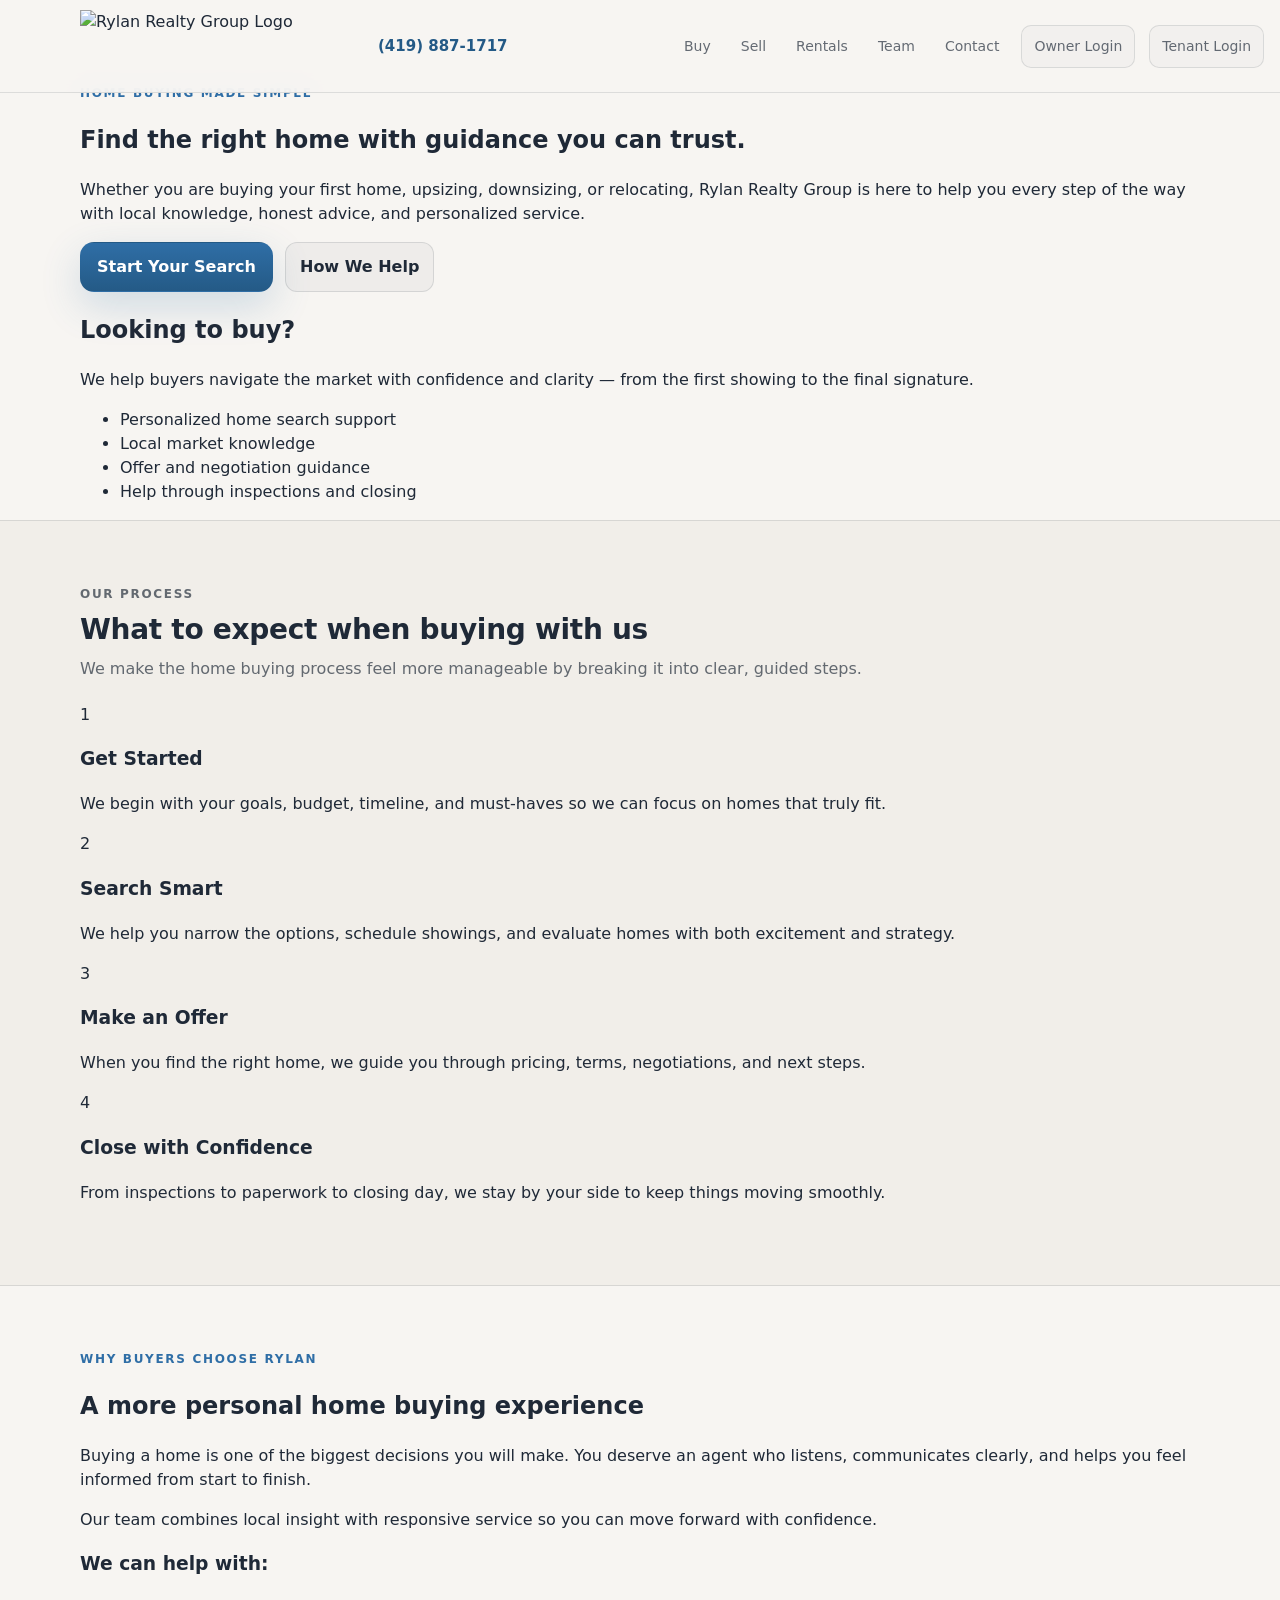
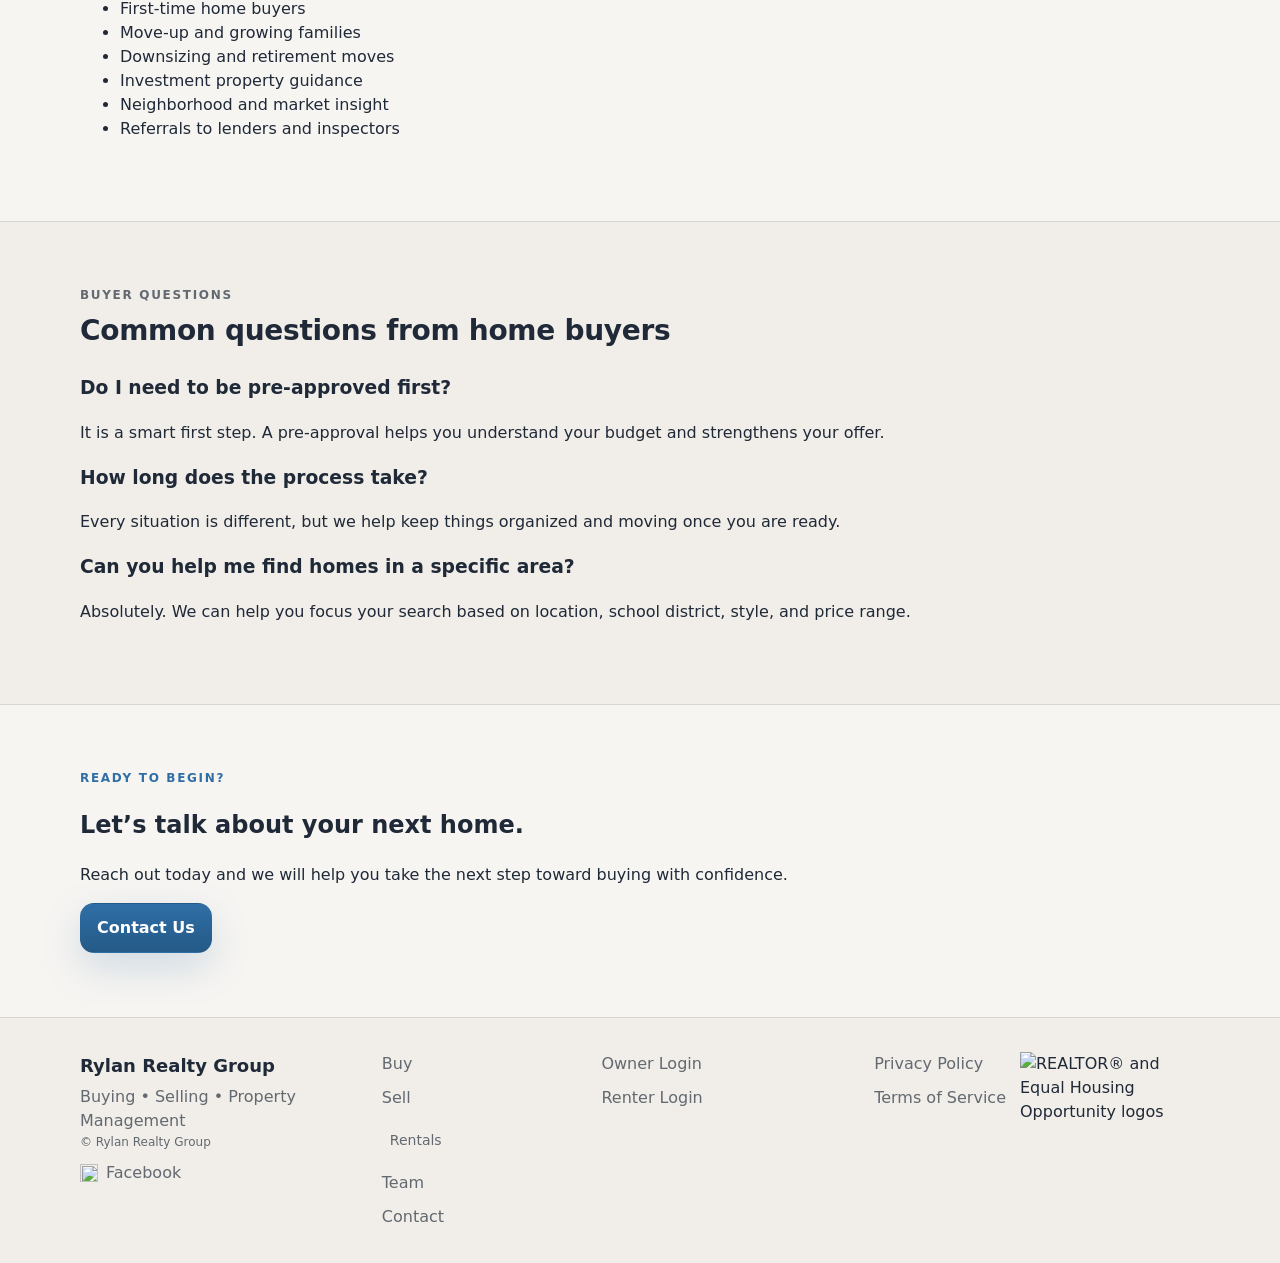
==== buy.html @ c48f65b8 "Update buy.html" ====
<!DOCTYPE html>
<html lang="en">
<head>
  <meta charset="UTF-8" />
  <meta name="viewport" content="width=device-width, initial-scale=1" />
  <title>Buy With Rylan Realty Group</title>
  <link rel="stylesheet" href="css/styles.css" />
</head>
<body>
  <header class="site-header">
		<div class="container header-inner">
      <a class="brand" href="index.html">
        <img class="brand-logo" src="images/logos/RRG_Logo.png" alt="Rylan Realty Group Logo">
        <div class="header-phone">
          <a href="tel:14198871717">(419) 887-1717</a>
        </div>
      </a>

      <button class="nav-toggle" aria-label="Open menu" aria-expanded="false">
        <span></span>
        <span></span>
        <span></span>
      </button>

      <nav class="site-nav" aria-label="Primary navigation">
        <a href="buy.html" class="nav-link is-active">Buy</a>
        <a href="sell.html" class="nav-link">Sell</a>
        <a href="https://rylan.managebuilding.com/Resident/public/rentals" class="nav-link">Rentals</a>
        <a href="team.html" class="nav-link">Team</a>
        <a href="contact.html" class="nav-link">Contact</a>
        <a href="https://rylan.managebuilding.com/manager/public/authentication/login?ReturnUrl=%2Fmanager" class="nav-link nav-pill" target="_blank" rel="noopener">Owner Login</a>
        <a href="https://rylan.managebuilding.com/Resident/portal/login" class="nav-link nav-pill" target="_blank" rel="noopener">Tenant Login</a>
      </nav>
    </div>
  </header>

  <main>
    <section class="page-hero">
	  <div class="container">
	    <div class="page-hero-grid">
	      <div class="page-hero-copy">
	        <p class="eyebrow">Home Buying Made Simple</p>
	        <h1>Find the right home with guidance you can trust.</h1>
	        <p class="page-intro">
	          Whether you are buying your first home, upsizing, downsizing, or relocating,
	          Rylan Realty Group is here to help you every step of the way with local knowledge,
	          honest advice, and personalized service.
	        </p>
	        <div class="hero-actions">
	          <a href="contact.html" class="btn btn-primary">Start Your Search</a>
	          <a href="#buy-process" class="btn btn-small">How We Help</a>
	        </div>
	      </div>
	
	      <div class="page-hero-card">
	        <h2>Looking to buy?</h2>
	        <p>
	          We help buyers navigate the market with confidence and clarity — from the first
	          showing to the final signature.
	        </p>
	
	        <ul class="check-list">
	          <li>Personalized home search support</li>
	          <li>Local market knowledge</li>
	          <li>Offer and negotiation guidance</li>
	          <li>Help through inspections and closing</li>
	        </ul>
	      </div>
	    </div>
	  </div>
	</section>

    <section class="section section-alt" id="buy-process">
      <div class="container">
        <div class="section-heading">
          <p class="eyebrow">Our Process</p>
          <h2>What to expect when buying with us</h2>
          <p>
            We make the home buying process feel more manageable by breaking it into clear, guided steps.
          </p>
        </div>

        <div class="info-grid four-up">
          <article class="info-card">
            <div class="info-number">1</div>
            <h3>Get Started</h3>
            <p>
              We begin with your goals, budget, timeline, and must-haves so we can focus on homes that truly fit.
            </p>
          </article>

          <article class="info-card">
            <div class="info-number">2</div>
            <h3>Search Smart</h3>
            <p>
              We help you narrow the options, schedule showings, and evaluate homes with both excitement and strategy.
            </p>
          </article>

          <article class="info-card">
            <div class="info-number">3</div>
            <h3>Make an Offer</h3>
            <p>
              When you find the right home, we guide you through pricing, terms, negotiations, and next steps.
            </p>
          </article>

          <article class="info-card">
            <div class="info-number">4</div>
            <h3>Close with Confidence</h3>
            <p>
              From inspections to paperwork to closing day, we stay by your side to keep things moving smoothly.
            </p>
          </article>
        </div>
      </div>
    </section>

    <section class="section">
      <div class="container">
        <div class="split-section">
          <div class="split-card">
            <p class="eyebrow">Why Buyers Choose Rylan</p>
            <h2>A more personal home buying experience</h2>
            <p>
              Buying a home is one of the biggest decisions you will make. You deserve an agent who listens,
              communicates clearly, and helps you feel informed from start to finish.
            </p>
            <p>
              Our team combines local insight with responsive service so you can move forward with confidence.
            </p>
          </div>

          <div class="split-card">
            <h3>We can help with:</h3>
            <ul class="check-list">
              <li>First-time home buyers</li>
              <li>Move-up and growing families</li>
              <li>Downsizing and retirement moves</li>
              <li>Investment property guidance</li>
              <li>Neighborhood and market insight</li>
              <li>Referrals to lenders and inspectors</li>
            </ul>
          </div>
        </div>
      </div>
    </section>

    <section class="section section-alt">
      <div class="container">
        <div class="section-heading">
          <p class="eyebrow">Buyer Questions</p>
          <h2>Common questions from home buyers</h2>
        </div>

        <div class="faq-grid">
          <article class="faq-card">
            <h3>Do I need to be pre-approved first?</h3>
            <p>
              It is a smart first step. A pre-approval helps you understand your budget and strengthens your offer.
            </p>
          </article>

          <article class="faq-card">
            <h3>How long does the process take?</h3>
            <p>
              Every situation is different, but we help keep things organized and moving once you are ready.
            </p>
          </article>

          <article class="faq-card">
            <h3>Can you help me find homes in a specific area?</h3>
            <p>
              Absolutely. We can help you focus your search based on location, school district, style, and price range.
            </p>
          </article>
        </div>
      </div>
    </section>

    <section class="section cta-section">
      <div class="container">
        <div class="cta-card">
          <div>
            <p class="eyebrow">Ready to begin?</p>
            <h2>Let’s talk about your next home.</h2>
            <p>
              Reach out today and we will help you take the next step toward buying with confidence.
            </p>
          </div>
          <div class="cta-actions">
            <a href="contact.html" class="btn btn-primary">Contact Us</a>
          </div>
        </div>
      </div>
    </section>
  </main>

  <footer class="site-footer">
    <div class="container footer-grid">
      <div>
        <div class="footer-brand">Rylan Realty Group</div>
        <div class="muted">Buying • Selling • Property Management</div>
        <div class="muted tiny">© <span id="year"></span> Rylan Realty Group</div>

        <a class="footer-social" href="https://www.facebook.com/rylanrealty" target="_blank" rel="noopener" aria-label="Visit us on Facebook">
          <img class="fb-icon" src="images/logos/fbook.png" alt="" aria-hidden="true">Facebook</a>
      </div>

      <div class="footer-links">
        <a href="buy.html">Buy</a>
        <a href="sell.html">Sell</a>
        <a href="https://rylan.managebuilding.com/Resident/public/rentals" class="nav-link">Rentals</a>
        <a href="team.html">Team</a>
        <a href="contact.html">Contact</a>
      </div>

      <div class="footer-links">
        <a href="https://rylan.managebuilding.com/manager/public/authentication/login?ReturnUrl=%2Fmanager" target="_blank" rel="noopener">Owner Login</a>
        <a href="https://rylan.managebuilding.com/Resident/portal/login" target="_blank" rel="noopener">Renter Login</a>
      </div>

      <div class="footer-links footer-legal">
        <a href="/privacy-policy.html">Privacy Policy</a>
        <a href="/terms.html">Terms of Service</a>
      </div>

      <div class="footer-logos">
        <img src="images/logos/realtor_equalhousing_logo.png" alt="REALTOR® and Equal Housing Opportunity logos">
      </div>
    </div>
  </footer>

  <script src="js/script.js"></script>
</body>
</html>
---- css/styles.css ----
:root {
  --bg: #F7F5F2;          /* warm ivory */
  --surface: #FFFFFF;     /* cards / surfaces */
  --surface-2: #F1EEE9;   /* section alt */
  --text: #1F2937;        /* slate 800 */
  --muted: rgba(31, 41, 55, 0.68);
  --line: rgba(31, 41, 55, 0.12);

  --accent: #2F6EA6;      /* calm blue */
  --accent-2: #245A86;

  --shadow: 0 14px 40px rgba(31, 41, 55, 0.10);
  --radius: 16px;
  --radius-lg: 22px;
}

* { box-sizing: border-box; }
html, body { height: 100%; }

body {
  margin: 0;
  font-family: system-ui, -apple-system, Segoe UI, Roboto, Arial, sans-serif;
  background: var(--bg);
  color: var(--text);
  line-height: 1.5;
  padding-top: 84px;
}

img { max-width: 100%; display: block; }
a { color: inherit; text-decoration: none; }

.container {
  width: min(1120px, calc(100% - 40px));
  margin: 0 auto;
}

.center { display: flex; justify-content: center; margin-top: 18px; }
.muted { color: var(--muted); }
.tiny { font-size: 12px; }

/* =========================
   Header
========================= */
.site-header {
  position: fixed;
  top: 0; left: 0; right: 0;
  z-index: 1500;
  background: rgba(247, 245, 242, 0.92);
  backdrop-filter: blur(10px);
  border-bottom: 1px solid var(--line);
}

.header-inner {
  display: flex;
  align-items: center;
  justify-content: space-between;
  gap: 18px;
  padding: 10px 0;
}

.brand {
  display: flex;
  flex-direction: column;
  align-items: flex-start;
  gap: 6px;
  min-width: 280px;
  flex: 0 0 auto;
}

.brand-logo {
  height: 72px;
  width: auto;
  max-width: none;
  object-fit: contain;
}

.header-phone {
  font-size: 15px;
  font-weight: 800;
  line-height: 1.1;
}

.header-phone a {
  color: var(--accent-2);
  text-decoration: none;
  white-space: nowrap;
}

.header-phone a:hover { text-decoration: underline; }

.site-nav {
  margin-left: auto;
  display: flex;
  align-items: center;
  justify-content: flex-end;
  gap: 14px;
  flex: 1 1 auto;
}

.nav-link {
  font-size: 14px;
  color: var(--muted);
  padding: 10px 8px;
  border-radius: 10px;
  transition: background 140ms ease, color 140ms ease;
  white-space: nowrap;
}

.nav-link:hover {
  background: rgba(31, 41, 55, 0.06);
  color: var(--text);
}

.nav-pill {
  border: 1px solid var(--line);
  padding: 10px 12px;
  background: rgba(31, 41, 55, 0.02);
}

.nav-toggle {
  display: none;
  width: 42px;
  height: 42px;
  border: none;
  border-radius: 10px;
  background: rgba(31, 41, 55, 0.06);
  cursor: pointer;
  align-items: center;
  justify-content: center;
  flex-direction: column;
  gap: 4px;
  transition: background .15s ease;
  flex: 0 0 auto;
}

.nav-toggle:hover { background: rgba(31, 41, 55, 0.10); }

.nav-toggle span {
  width: 18px;
  height: 2px;
  background: var(--text);
  border-radius: 2px;
  display: block;
  transition: transform .25s ease, opacity .2s ease;
}

.nav-toggle.active span:nth-child(1) { transform: translateY(6px) rotate(45deg); }
.nav-toggle.active span:nth-child(2) { opacity: 0; }
.nav-toggle.active span:nth-child(3) { transform: translateY(-6px) rotate(-45deg); }

/* =========================
   Hero
========================= */
.hero {
  position: relative;
  min-height: 78vh;
  display: grid;
  place-items: center;
  overflow: hidden;
  border-bottom: 1px solid var(--line);
}

.hero-media {
  position: absolute;
  inset: 0;
  background:
    linear-gradient(90deg,
      rgba(247, 245, 242, 0.65) 0%,
      rgba(247, 245, 242, 0.35) 40%,
      rgba(247, 245, 242, 0.12) 75%,
      rgba(247, 245, 242, 0.06) 100%
    ),
    url("../images/misc/hero-home.jpg");
  background-size: cover;
  background-position: center;
  transform: scale(1.02);
  filter: saturate(1.0) contrast(1.06);
}

.hero-content {
  position: relative;
  width: min(980px, 100%);
  padding: 72px 0;
}

.hero-content::before {
  content: "";
  position: absolute;
  left: -10px;
  top: 44px;
  bottom: 44px;
  width: min(980px, 92vw);
  border-radius: 22px;
  background: linear-gradient(
    90deg,
    rgba(255,255,255,0.32) 0%,
    rgba(255,255,255,0.25) 55%,
    rgba(255,255,255,0.18) 100%
  );
  border: none;
  box-shadow: 0 18px 44px rgba(31, 41, 55, 0.14);
  backdrop-filter: blur(10px);
  z-index: 0;
}

.hero-content > * {
  position: relative;
  z-index: 1;
  padding-left: 28px;
  padding-right: 18px;
}

.hero-title {
  margin: 0 0 12px 0;
  letter-spacing: -0.6px;
  font-size: clamp(34px, 4.4vw, 56px);
  color: rgba(31, 41, 55, 0.95);
}

.hero-subtitle {
  margin: 0 0 22px 0;
  color: rgba(31, 41, 55, 0.78);
  font-size: 18px;
  max-width: 60ch;
}

.hero-actions {
  display: flex;
  gap: 12px;
  flex-wrap: wrap;
  margin-bottom: 14px;
}

.hero-highlights {
  display: grid;
  grid-template-columns: 1.2fr 1fr 1fr;
  gap: 10px;
  margin-top: 10px;
  padding-left: 28px;
  padding-right: 18px;
}

.highlight {
  padding: 8px 0;
  border-left: 1px solid rgba(31, 41, 55, 0.14);
  padding-left: 12px;
}

.hero-highlights .highlight:first-child {
  border-left: none;
  padding-left: 0;
}

.highlight-kicker {
  font-size: 11px;
  color: rgba(31, 41, 55, 0.55);
  text-transform: uppercase;
  letter-spacing: 0.12em;
  margin-bottom: 4px;
}

.highlight-text {
  font-weight: 800;
  color: rgba(31, 41, 55, 0.92);
  line-height: 1.2;
  white-space: normal;
  word-break: break-word;
}

/* =========================
   Sections
========================= */
.section { padding: 64px 0; }

.section-alt {
  background: var(--surface-2);
  border-top: 1px solid var(--line);
  border-bottom: 1px solid var(--line);
}

.section-head,
.section-heading {
  display: grid;
  gap: 6px;
  margin-bottom: 22px;
}

.section-head h2,
.section-heading h2 {
  margin: 0;
  font-size: 28px;
  letter-spacing: -0.3px;
}

.section-head p,
.section-heading p {
  margin: 0;
  color: var(--muted);
}

.eyebrow {
  margin: 0 0 4px 0;
  font-size: 12px;
  font-weight: 800;
  letter-spacing: 0.14em;
  text-transform: uppercase;
  color: var(--accent);
}

/* =========================
   Buttons
========================= */
.btn {
  display: inline-flex;
  align-items: center;
  justify-content: center;
  gap: 10px;
  padding: 12px 16px;
  border-radius: 14px;
  border: 1px solid transparent;
  font-weight: 650;
  cursor: pointer;
  transition: transform 140ms ease, background 140ms ease, border-color 140ms ease;
}

.btn:hover { transform: translateY(-1px); }

.btn-primary {
  background: linear-gradient(180deg, var(--accent), var(--accent-2));
  color: #fff;
  box-shadow: 0 14px 40px rgba(47, 110, 166, 0.20);
}

.btn-ghost {
  background: rgba(255, 255, 255, 0.72);
  border: 1px solid rgba(31, 41, 55, 0.18);
  color: rgba(31, 41, 55, 0.92);
  box-shadow: 0 10px 28px rgba(31, 41, 55, 0.10);
  backdrop-filter: blur(6px);
}

.btn-ghost:hover {
  background: rgba(255, 255, 255, 0.86);
  border-color: rgba(31, 41, 55, 0.22);
}

.btn-small {
  padding: 10px 14px;
  border-radius: 12px;
  background: rgba(31, 41, 55, 0.04);
  border: 1px solid var(--line);
  color: var(--text);
}

/* =========================
   Common Surfaces
========================= */
.card, .tile, .contact-card {
  background: var(--surface);
  border: 1px solid var(--line);
  box-shadow: var(--shadow);
  border-radius: var(--radius-lg);
  overflow: hidden;
}

.card { padding: 18px; }
.contact-card { padding: 18px; }

/* =========================
   Cards
========================= */
.card-grid {
  display: grid;
  grid-template-columns: repeat(3, minmax(0, 1fr));
  gap: 14px;
}

.card-grid-3 {
  grid-template-columns: repeat(3, minmax(0, 1fr));
}

.card-icon {
  width: 46px;
  height: 46px;
  display: grid;
  place-items: center;
  border-radius: 14px;
  background: rgba(47, 110, 166, 0.12);
  border: 1px solid rgba(47, 110, 166, 0.20);
  margin-bottom: 10px;
  font-size: 20px;
}

.card h3 { margin: 0 0 8px 0; }
.card p { margin: 0 0 14px 0; color: var(--muted); }
.card-link { color: var(--accent); font-weight: 700; }

/* =========================
   Testimonials
========================= */
.testimonial-grid {
  display: grid;
  grid-template-columns: repeat(3, minmax(0, 1fr));
  gap: 14px;
}

.testimonial {
  background: var(--surface);
  border: 1px solid rgba(31, 41, 55, 0.10);
  box-shadow: 0 10px 26px rgba(31, 41, 55, 0.08);
  border-radius: var(--radius-lg);
  padding: 16px;
}

.testimonial-stars {
  font-weight: 800;
  letter-spacing: 1px;
  color: var(--accent);
  margin-bottom: 8px;
}

.testimonial-quote {
  margin: 0 0 12px 0;
  font-size: 15px;
  color: var(--text);
  line-height: 1.55;
}

.testimonial-meta { display: grid; gap: 2px; }
.testimonial-name { font-weight: 750; }
.testimonial-muted { color: var(--muted); font-size: 13px; }

.zillow-links {
  display: flex;
  gap: 12px;
  flex-wrap: wrap;
  justify-content: center;
}

/* =========================
   Our Listings
========================= */
.our-listings {
  background: var(--surface-2);
}

.listings-heading {
  text-align: center;
  max-width: 760px;
  margin: 0 auto 2rem;
}

.listings-heading .section-intro {
  color: var(--muted);
}

.idx-listings-shell {
  padding: 0;
  margin: 0;
  background: transparent;
  border: 0;
  box-shadow: none;
}

.our-listings .center {
  margin-top: 22px;
}

@media (max-width: 640px) {
  .listings-heading {
    margin-bottom: 1.5rem;
  }
}

/* =========================
   Team
========================= */
.team-list {
  display: grid;
  gap: 14px;
}

.team-row {
  display: grid;
  grid-template-columns: 140px 1fr;
  gap: 14px;
  background: var(--surface);
  border: 1px solid var(--line);
  box-shadow: var(--shadow);
  border-radius: var(--radius-lg);
  overflow: hidden;
}

.team-photo {
  height: 140px;
  background-size: cover;
  background-position: center;
}

.team-info {
  padding: 16px;
  display: grid;
  align-content: center;
  gap: 6px;
}

.team-name { margin: 0; font-size: 18px; }
.team-role { color: var(--muted); font-size: 14px; }

.team-actions {
  display: flex;
  gap: 10px;
  flex-wrap: wrap;
  margin-top: 8px;
}

/* =========================
   Contact
========================= */
.contact-grid {
  display: grid;
  grid-template-columns: 1.2fr 0.8fr;
  gap: 14px;
}

label {
  display: grid;
  gap: 6px;
  margin-bottom: 12px;
  color: var(--muted);
}

input, textarea {
  width: 100%;
  border-radius: 14px;
  border: 1px solid var(--line);
  background: rgba(31, 41, 55, 0.03);
  color: var(--text);
  padding: 12px 12px;
  outline: none;
}

input:focus, textarea:focus { border-color: rgba(47, 110, 166, 0.55); }

.office {
  margin-top: 16px;
  padding-top: 12px;
  border-top: 1px solid var(--line);
}

.office-grid {
  display: grid;
  grid-template-columns: 1fr 1fr;
  gap: 14px;
  margin-top: 12px;
}

.office-mini {
  border: 1px solid var(--line);
  border-radius: 14px;
  padding: 14px;
  background: rgba(31, 41, 55, 0.02);
}

.contact-actions {
  display: flex;
  gap: 10px;
  flex-wrap: wrap;
  margin-top: 14px;
}

.btn-icon img {
  width: 18px;
  height: 18px;
}

/* =========================
   Footer
========================= */
.site-footer {
  padding: 34px 0;
  background: var(--surface-2);
  border-top: 1px solid var(--line);
}

.footer-grid {
  display: grid;
  grid-template-columns: 1.4fr 1fr 1fr 0.9fr 0.7fr;
  gap: 14px;
  align-items: start;
}

.footer-brand {
  font-size: 18px;
  font-weight: 800;
  margin-bottom: 6px;
}

.footer-links {
  display: grid;
  gap: 10px;
  color: var(--muted);
}

.footer-links a:hover { color: var(--text); }

.footer-logos img {
  width: 180px;
  height: auto;
  display: block;
}

.footer-legal { justify-self: end; }

.footer-social {
  display: inline-flex;
  align-items: center;
  gap: 8px;
  margin-top: 10px;
  color: var(--muted);
}

.footer-social:hover { color: var(--text); }

.fb-icon {
  width: 18px;
  height: 18px;
}

/* =========================
   Mobile Swipe Rows
========================= */
.mobile-scroll-row {
  min-width: 0;
}

@media (max-width: 720px) {
  .mobile-scroll-row {
    display: flex !important;
    gap: 14px !important;
    overflow-x: auto;
    overflow-y: hidden;
    padding: 4px 2px 10px;
    scroll-snap-type: x mandatory;
    -webkit-overflow-scrolling: touch;
  }

  .mobile-scroll-row > * {
    flex: 0 0 86%;
    min-width: 86%;
    scroll-snap-align: start;
  }

  .mobile-scroll-row::-webkit-scrollbar {
    height: 8px;
  }

  .mobile-scroll-row::-webkit-scrollbar-thumb {
    background: rgba(31, 41, 55, 0.18);
    border-radius: 999px;
  }

  .mobile-scroll-row .team-row {
    grid-template-columns: 1fr;
  }

  .mobile-scroll-row .team-photo {
    height: 220px;
  }
}

/* =========================
   Responsive
========================= */
@media (max-width: 980px) {
  .card-grid,
  .card-grid-3,
  .testimonial-grid,
  .office-grid {
    grid-template-columns: repeat(2, minmax(0, 1fr));
  }

  .contact-grid,
  .footer-grid {
    grid-template-columns: 1fr;
  }

  .footer-legal { justify-self: start; }
}

@media (max-width: 860px) {
  body { padding-top: 96px; }

  .header-inner { padding: 10px 0; gap: 10px; }

  .brand {
    min-width: 0;
    max-width: calc(100% - 60px);
    gap: 4px;
  }

  .brand-logo {
    height: 54px;
    max-width: 240px;
  }

  .header-phone {
    font-size: 13px;
    max-width: 100%;
  }

  .header-phone a {
    display: inline-block;
    max-width: 100%;
    overflow: hidden;
    text-overflow: ellipsis;
    white-space: nowrap;
  }

  .nav-toggle {
    display: inline-flex;
  }

  .site-nav {
    position: fixed;
    top: 96px;
    left: 12px;
    right: 12px;
    display: none;
    flex-direction: column;
    gap: 8px;
    padding: 14px;
    border-radius: 18px;
    border: 1px solid var(--line);
    background: rgba(247, 245, 242, 0.98);
    box-shadow: 0 22px 60px rgba(31, 41, 55, 0.18);
    max-height: calc(100vh - 120px);
    overflow: auto;
    z-index: 4000;
  }

  .site-nav.open { display: flex; }

  .nav-link {
    width: 100%;
    padding: 12px 12px;
    white-space: normal;
  }
}

@media (max-width: 720px) {
  .hero-content { padding: 36px 0 48px 0; }

  .hero-content::before {
    left: -6px;
    right: -6px;
    width: auto;
    top: 20px;
    bottom: 20px;
    border-radius: 20px;
  }

  .hero-highlights {
    grid-template-columns: 1fr;
    padding-left: 28px;
    padding-right: 18px;
  }

  .highlight {
    border-left: none;
    padding-left: 0;
    padding-top: 10px;
    border-top: 1px solid rgba(31, 41, 55, 0.14);
  }

  .hero-highlights .highlight:first-child {
    border-top: none;
    padding-top: 0;
  }
}

@media (max-width: 420px) {
  .brand-logo { max-width: 210px; }
}
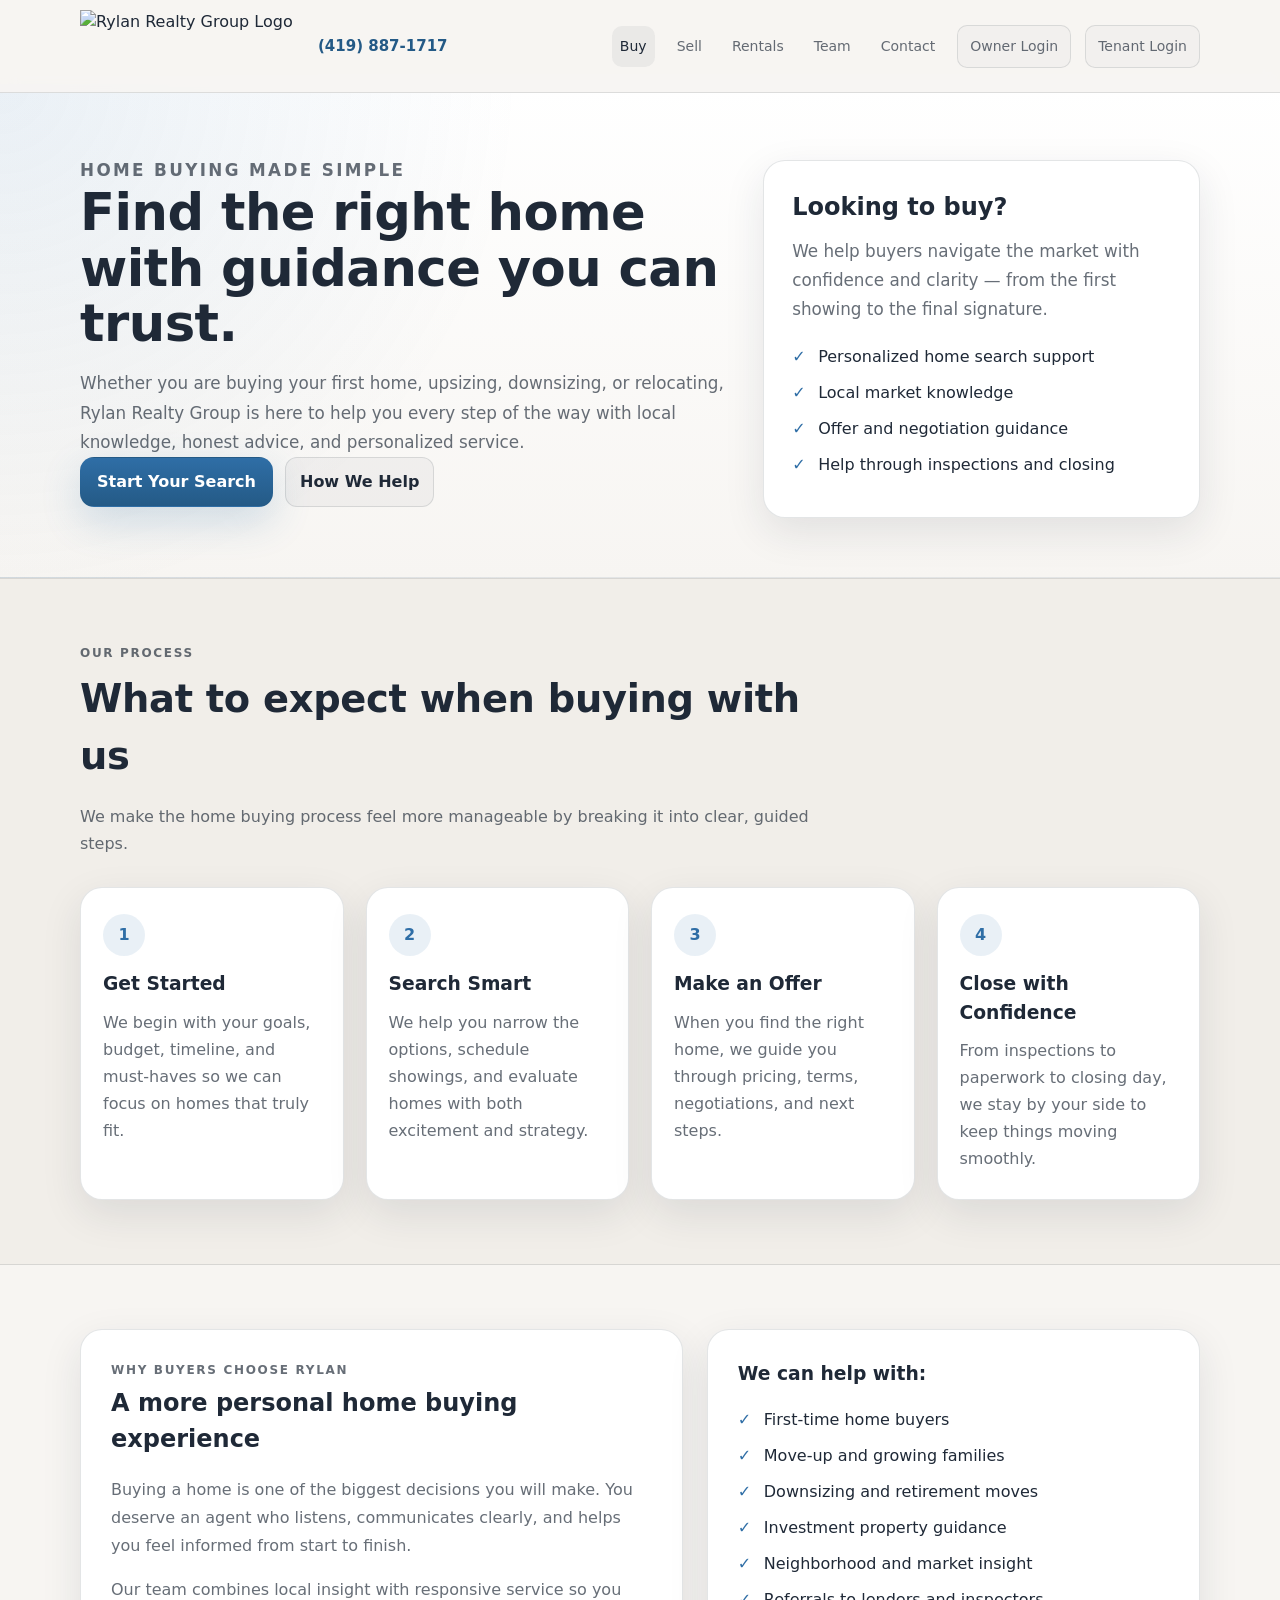
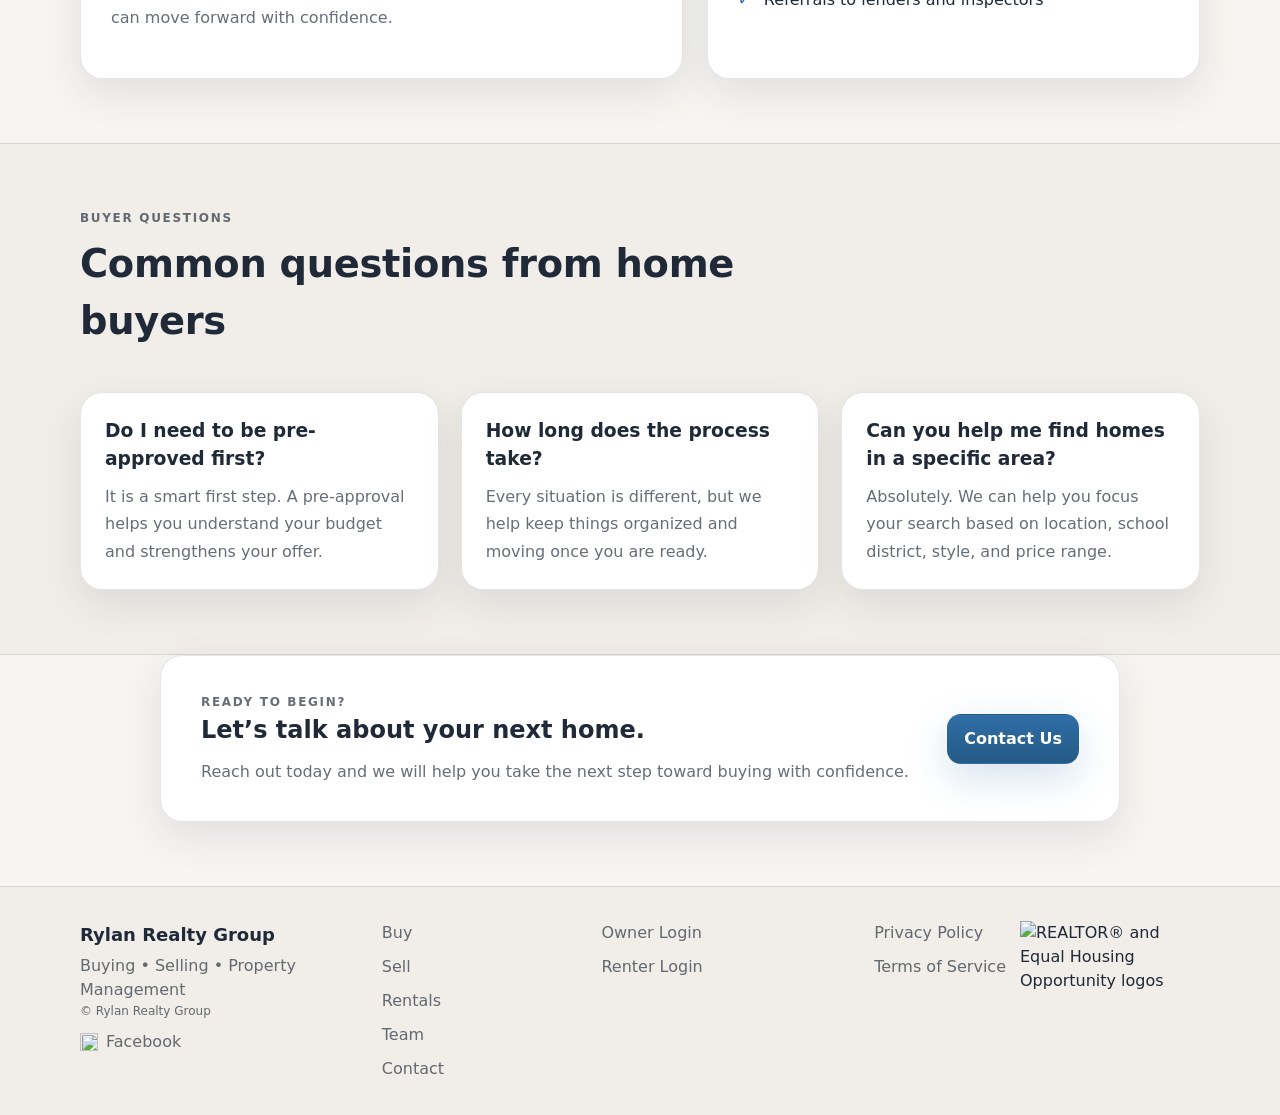
==== commit 35516401: "Update buy.html" ====
--- a/buy.html
+++ b/buy.html
@@ -25,7 +25,7 @@
       <nav class="site-nav" aria-label="Primary navigation">
         <a href="buy.html" class="nav-link is-active">Buy</a>
         <a href="sell.html" class="nav-link">Sell</a>
-        <a href="https://rylan.managebuilding.com/Resident/public/rentals" class="nav-link">Rentals</a>
+        <a href="https://rylan.managebuilding.com/Resident/public/rentals" class="nav-link" target="_blank" rel="noopener">Rentals</a>
         <a href="team.html" class="nav-link">Team</a>
         <a href="contact.html" class="nav-link">Contact</a>
         <a href="https://rylan.managebuilding.com/manager/public/authentication/login?ReturnUrl=%2Fmanager" class="nav-link nav-pill" target="_blank" rel="noopener">Owner Login</a>
@@ -210,7 +210,7 @@
       <div class="footer-links">
         <a href="buy.html">Buy</a>
         <a href="sell.html">Sell</a>
-        <a href="https://rylan.managebuilding.com/Resident/public/rentals" class="nav-link">Rentals</a>
+        <a href="https://rylan.managebuilding.com/Resident/public/rentals" target="_blank" rel="noopener">Rentals</a>
         <a href="team.html">Team</a>
         <a href="contact.html">Contact</a>
       </div>
--- a/css/styles.css
+++ b/css/styles.css
@@ -1,12 +1,12 @@
 :root {
-  --bg: #F7F5F2;          /* warm ivory */
-  --surface: #FFFFFF;     /* cards / surfaces */
-  --surface-2: #F1EEE9;   /* section alt */
-  --text: #1F2937;        /* slate 800 */
+  --bg: #F7F5F2;
+  --surface: #FFFFFF;
+  --surface-2: #F1EEE9;
+  --text: #1F2937;
   --muted: rgba(31, 41, 55, 0.68);
   --line: rgba(31, 41, 55, 0.12);
 
-  --accent: #2F6EA6;      /* calm blue */
+  --accent: #2F6EA6;
   --accent-2: #245A86;
 
   --shadow: 0 14px 40px rgba(31, 41, 55, 0.10);
@@ -14,8 +14,14 @@
   --radius-lg: 22px;
 }
 
-* { box-sizing: border-box; }
-html, body { height: 100%; }
+* {
+  box-sizing: border-box;
+}
+
+html,
+body {
+  height: 100%;
+}
 
 body {
   margin: 0;
@@ -26,24 +32,43 @@
   padding-top: 84px;
 }
 
-img { max-width: 100%; display: block; }
-a { color: inherit; text-decoration: none; }
+img {
+  max-width: 100%;
+  display: block;
+}
+
+a {
+  color: inherit;
+  text-decoration: none;
+}
 
 .container {
   width: min(1120px, calc(100% - 40px));
   margin: 0 auto;
 }
 
-.center { display: flex; justify-content: center; margin-top: 18px; }
-.muted { color: var(--muted); }
-.tiny { font-size: 12px; }
+.center {
+  display: flex;
+  justify-content: center;
+  margin-top: 18px;
+}
+
+.muted {
+  color: var(--muted);
+}
+
+.tiny {
+  font-size: 12px;
+}
 
 /* =========================
    Header
 ========================= */
 .site-header {
   position: fixed;
-  top: 0; left: 0; right: 0;
+  top: 0;
+  left: 0;
+  right: 0;
   z-index: 1500;
   background: rgba(247, 245, 242, 0.92);
   backdrop-filter: blur(10px);
@@ -63,14 +88,14 @@
   flex-direction: column;
   align-items: flex-start;
   gap: 6px;
-  min-width: 280px;
+  min-width: 220px;
   flex: 0 0 auto;
 }
 
 .brand-logo {
   height: 72px;
   width: auto;
-  max-width: none;
+  max-width: 100%;
   object-fit: contain;
 }
 
@@ -86,7 +111,9 @@
   white-space: nowrap;
 }
 
-.header-phone a:hover { text-decoration: underline; }
+.header-phone a:hover {
+  text-decoration: underline;
+}
 
 .site-nav {
   margin-left: auto;
@@ -102,19 +129,28 @@
   color: var(--muted);
   padding: 10px 8px;
   border-radius: 10px;
-  transition: background 140ms ease, color 140ms ease;
+  transition: background 140ms ease, color 140ms ease, border-color 140ms ease;
   white-space: nowrap;
 }
 
 .nav-link:hover {
   background: rgba(31, 41, 55, 0.06);
   color: var(--text);
+}
+
+.nav-link.is-active {
+  color: var(--text);
+  background: rgba(31, 41, 55, 0.06);
 }
 
 .nav-pill {
   border: 1px solid var(--line);
   padding: 10px 12px;
   background: rgba(31, 41, 55, 0.02);
+}
+
+.nav-pill:hover {
+  border-color: rgba(31, 41, 55, 0.18);
 }
 
 .nav-toggle {
@@ -129,11 +165,13 @@
   justify-content: center;
   flex-direction: column;
   gap: 4px;
-  transition: background .15s ease;
+  transition: background 0.15s ease;
   flex: 0 0 auto;
 }
 
-.nav-toggle:hover { background: rgba(31, 41, 55, 0.10); }
+.nav-toggle:hover {
+  background: rgba(31, 41, 55, 0.10);
+}
 
 .nav-toggle span {
   width: 18px;
@@ -141,15 +179,23 @@
   background: var(--text);
   border-radius: 2px;
   display: block;
-  transition: transform .25s ease, opacity .2s ease;
-}
-
-.nav-toggle.active span:nth-child(1) { transform: translateY(6px) rotate(45deg); }
-.nav-toggle.active span:nth-child(2) { opacity: 0; }
-.nav-toggle.active span:nth-child(3) { transform: translateY(-6px) rotate(-45deg); }
-
-/* =========================
-   Hero
+  transition: transform 0.25s ease, opacity 0.2s ease;
+}
+
+.nav-toggle.active span:nth-child(1) {
+  transform: translateY(6px) rotate(45deg);
+}
+
+.nav-toggle.active span:nth-child(2) {
+  opacity: 0;
+}
+
+.nav-toggle.active span:nth-child(3) {
+  transform: translateY(-6px) rotate(-45deg);
+}
+
+/* =========================
+   Hero - Home
 ========================= */
 .hero {
   position: relative;
@@ -164,7 +210,8 @@
   position: absolute;
   inset: 0;
   background:
-    linear-gradient(90deg,
+    linear-gradient(
+      90deg,
       rgba(247, 245, 242, 0.65) 0%,
       rgba(247, 245, 242, 0.35) 40%,
       rgba(247, 245, 242, 0.12) 75%,
@@ -174,7 +221,7 @@
   background-size: cover;
   background-position: center;
   transform: scale(1.02);
-  filter: saturate(1.0) contrast(1.06);
+  filter: saturate(1) contrast(1.06);
 }
 
 .hero-content {
@@ -193,11 +240,10 @@
   border-radius: 22px;
   background: linear-gradient(
     90deg,
-    rgba(255,255,255,0.32) 0%,
-    rgba(255,255,255,0.25) 55%,
-    rgba(255,255,255,0.18) 100%
+    rgba(255, 255, 255, 0.32) 0%,
+    rgba(255, 255, 255, 0.25) 55%,
+    rgba(255, 255, 255, 0.18) 100%
   );
-  border: none;
   box-shadow: 0 18px 44px rgba(31, 41, 55, 0.14);
   backdrop-filter: blur(10px);
   z-index: 0;
@@ -211,14 +257,14 @@
 }
 
 .hero-title {
-  margin: 0 0 12px 0;
+  margin: 0 0 12px;
   letter-spacing: -0.6px;
   font-size: clamp(34px, 4.4vw, 56px);
   color: rgba(31, 41, 55, 0.95);
 }
 
 .hero-subtitle {
-  margin: 0 0 22px 0;
+  margin: 0 0 22px;
   color: rgba(31, 41, 55, 0.78);
   font-size: 18px;
   max-width: 60ch;
@@ -270,7 +316,9 @@
 /* =========================
    Sections
 ========================= */
-.section { padding: 64px 0; }
+.section {
+  padding: 64px 0;
+}
 
 .section-alt {
   background: var(--surface-2);
@@ -299,7 +347,7 @@
 }
 
 .eyebrow {
-  margin: 0 0 4px 0;
+  margin: 0 0 4px;
   font-size: 12px;
   font-weight: 800;
   letter-spacing: 0.14em;
@@ -323,7 +371,9 @@
   transition: transform 140ms ease, background 140ms ease, border-color 140ms ease;
 }
 
-.btn:hover { transform: translateY(-1px); }
+.btn:hover {
+  transform: translateY(-1px);
+}
 
 .btn-primary {
   background: linear-gradient(180deg, var(--accent), var(--accent-2));
@@ -352,22 +402,47 @@
   color: var(--text);
 }
 
+.btn-small:hover {
+  background: rgba(31, 41, 55, 0.06);
+}
+
+.btn-icon img {
+  width: 18px;
+  height: 18px;
+}
+
 /* =========================
    Common Surfaces
 ========================= */
-.card, .tile, .contact-card {
+.card,
+.tile,
+.contact-card,
+.page-hero-card,
+.info-card,
+.split-card,
+.faq-card,
+.cta-card,
+.contact-panel,
+.team-card-large,
+.team-row,
+.testimonial {
   background: var(--surface);
   border: 1px solid var(--line);
   box-shadow: var(--shadow);
   border-radius: var(--radius-lg);
+}
+
+.card,
+.contact-card {
+  padding: 18px;
+}
+
+.tile {
   overflow: hidden;
 }
 
-.card { padding: 18px; }
-.contact-card { padding: 18px; }
-
-/* =========================
-   Cards
+/* =========================
+   Standard Cards
 ========================= */
 .card-grid {
   display: grid;
@@ -391,9 +466,19 @@
   font-size: 20px;
 }
 
-.card h3 { margin: 0 0 8px 0; }
-.card p { margin: 0 0 14px 0; color: var(--muted); }
-.card-link { color: var(--accent); font-weight: 700; }
+.card h3 {
+  margin: 0 0 8px;
+}
+
+.card p {
+  margin: 0 0 14px;
+  color: var(--muted);
+}
+
+.card-link {
+  color: var(--accent);
+  font-weight: 700;
+}
 
 /* =========================
    Testimonials
@@ -405,10 +490,6 @@
 }
 
 .testimonial {
-  background: var(--surface);
-  border: 1px solid rgba(31, 41, 55, 0.10);
-  box-shadow: 0 10px 26px rgba(31, 41, 55, 0.08);
-  border-radius: var(--radius-lg);
   padding: 16px;
 }
 
@@ -420,15 +501,25 @@
 }
 
 .testimonial-quote {
-  margin: 0 0 12px 0;
+  margin: 0 0 12px;
   font-size: 15px;
   color: var(--text);
   line-height: 1.55;
 }
 
-.testimonial-meta { display: grid; gap: 2px; }
-.testimonial-name { font-weight: 750; }
-.testimonial-muted { color: var(--muted); font-size: 13px; }
+.testimonial-meta {
+  display: grid;
+  gap: 2px;
+}
+
+.testimonial-name {
+  font-weight: 750;
+}
+
+.testimonial-muted {
+  color: var(--muted);
+  font-size: 13px;
+}
 
 .zillow-links {
   display: flex;
@@ -438,7 +529,7 @@
 }
 
 /* =========================
-   Our Listings
+   Listings Section
 ========================= */
 .our-listings {
   background: var(--surface-2);
@@ -466,10 +557,193 @@
   margin-top: 22px;
 }
 
-@media (max-width: 640px) {
-  .listings-heading {
-    margin-bottom: 1.5rem;
-  }
+/* =========================
+   Inner Page Hero
+========================= */
+.page-hero {
+  padding: 72px 0 56px;
+  background:
+    radial-gradient(circle at top left, rgba(47, 110, 166, 0.10), transparent 38%),
+    linear-gradient(180deg, #ffffff 0%, #f7f5f2 100%);
+  border-bottom: 1px solid var(--line);
+}
+
+.page-hero-inner {
+  max-width: 760px;
+}
+
+.page-hero-grid {
+  display: grid;
+  grid-template-columns: 1.5fr 1fr;
+  gap: 28px;
+  align-items: center;
+}
+
+.page-hero-copy h1,
+.page-hero h1 {
+  margin: 0 0 18px;
+  font-size: clamp(2rem, 4vw, 3.3rem);
+  line-height: 1.08;
+  color: var(--text);
+  letter-spacing: -0.5px;
+}
+
+.page-intro,
+.page-hero p {
+  margin: 0;
+  max-width: 700px;
+  color: var(--muted);
+  font-size: 1.05rem;
+  line-height: 1.75;
+}
+
+.page-hero-card {
+  padding: 28px;
+}
+
+.page-hero-card h2 {
+  margin-top: 0;
+  margin-bottom: 12px;
+}
+
+/* =========================
+   Shared Content Blocks
+========================= */
+.check-list {
+  list-style: none;
+  padding: 0;
+  margin: 20px 0 0;
+}
+
+.check-list li {
+  position: relative;
+  padding-left: 26px;
+  margin-bottom: 12px;
+  color: var(--text);
+}
+
+.check-list li::before {
+  content: "✓";
+  position: absolute;
+  left: 0;
+  top: 0;
+  color: var(--accent);
+  font-weight: 700;
+}
+
+.section-heading {
+  max-width: 760px;
+  margin-bottom: 30px;
+}
+
+.section-heading h2 {
+  margin: 0 0 12px;
+  font-size: clamp(1.75rem, 3vw, 2.4rem);
+}
+
+.section-heading p {
+  margin: 0;
+  color: var(--muted);
+  line-height: 1.7;
+}
+
+.info-grid.four-up {
+  display: grid;
+  grid-template-columns: repeat(4, 1fr);
+  gap: 22px;
+}
+
+.info-card {
+  padding: 26px 22px;
+}
+
+.info-number {
+  width: 42px;
+  height: 42px;
+  border-radius: 999px;
+  display: inline-flex;
+  align-items: center;
+  justify-content: center;
+  margin-bottom: 14px;
+  background: rgba(47, 110, 166, 0.10);
+  color: var(--accent);
+  font-weight: 700;
+}
+
+.info-card h3 {
+  margin: 0 0 10px;
+}
+
+.info-card p {
+  margin: 0;
+  color: var(--muted);
+  line-height: 1.7;
+}
+
+.split-section {
+  display: grid;
+  grid-template-columns: 1.1fr 0.9fr;
+  gap: 24px;
+}
+
+.split-card {
+  padding: 30px;
+}
+
+.split-card h2,
+.split-card h3 {
+  margin-top: 0;
+}
+
+.split-card p {
+  color: var(--muted);
+  line-height: 1.75;
+}
+
+.faq-grid {
+  display: grid;
+  grid-template-columns: repeat(3, 1fr);
+  gap: 22px;
+}
+
+.faq-card {
+  padding: 24px;
+}
+
+.faq-card h3 {
+  margin-top: 0;
+  margin-bottom: 10px;
+}
+
+.faq-card p {
+  margin: 0;
+  color: var(--muted);
+  line-height: 1.7;
+}
+
+.cta-section {
+  padding-top: 0;
+}
+
+.cta-card {
+  padding: 32px;
+  display: flex;
+  align-items: center;
+  justify-content: space-between;
+  gap: 20px;
+  margin: 0 auto;
+  max-width: 960px;
+  padding: 36px 40px;
+}
+
+.cta-card h2 {
+  margin: 0 0 10px;
+}
+
+.cta-card p {
+  margin: 0;
+  color: var(--muted);
+  line-height: 1.7;
 }
 
 /* =========================
@@ -484,10 +758,6 @@
   display: grid;
   grid-template-columns: 140px 1fr;
   gap: 14px;
-  background: var(--surface);
-  border: 1px solid var(--line);
-  box-shadow: var(--shadow);
-  border-radius: var(--radius-lg);
   overflow: hidden;
 }
 
@@ -504,8 +774,15 @@
   gap: 6px;
 }
 
-.team-name { margin: 0; font-size: 18px; }
-.team-role { color: var(--muted); font-size: 14px; }
+.team-name {
+  margin: 0;
+  font-size: 18px;
+}
+
+.team-role {
+  color: var(--muted);
+  font-size: 14px;
+}
 
 .team-actions {
   display: flex;
@@ -514,6 +791,62 @@
   margin-top: 8px;
 }
 
+/* Team Page */
+.team-page-grid {
+  display: grid;
+  gap: 18px;
+}
+
+.team-card-large {
+  display: grid;
+  grid-template-columns: 280px 1fr;
+  gap: 0;
+  overflow: hidden;
+}
+
+.team-card-photo {
+  min-height: 320px;
+  background-size: cover;
+  background-position: center;
+}
+
+.team-card-content {
+  padding: 24px;
+  display: grid;
+  align-content: center;
+  gap: 10px;
+}
+
+.team-card-name {
+  margin: 0;
+  font-size: 28px;
+  letter-spacing: -0.3px;
+}
+
+.team-card-role {
+  color: var(--accent);
+  font-weight: 700;
+}
+
+.team-card-bio {
+  color: var(--muted);
+  max-width: 65ch;
+}
+
+.team-card-actions {
+  display: flex;
+  gap: 10px;
+  flex-wrap: wrap;
+  margin-top: 8px;
+}
+
+.team-extra-grid {
+  display: grid;
+  grid-template-columns: repeat(2, minmax(0, 1fr));
+  gap: 14px;
+  margin-top: 14px;
+}
+
 /* =========================
    Contact
 ========================= */
@@ -530,17 +863,22 @@
   color: var(--muted);
 }
 
-input, textarea {
+input,
+textarea {
   width: 100%;
   border-radius: 14px;
   border: 1px solid var(--line);
   background: rgba(31, 41, 55, 0.03);
   color: var(--text);
-  padding: 12px 12px;
+  padding: 12px;
   outline: none;
-}
-
-input:focus, textarea:focus { border-color: rgba(47, 110, 166, 0.55); }
+  font: inherit;
+}
+
+input:focus,
+textarea:focus {
+  border-color: rgba(47, 110, 166, 0.55);
+}
 
 .office {
   margin-top: 16px;
@@ -569,9 +907,77 @@
   margin-top: 14px;
 }
 
-.btn-icon img {
-  width: 18px;
-  height: 18px;
+/* Contact Page */
+.contact-page-grid {
+  display: grid;
+  grid-template-columns: 1.05fr 0.95fr;
+  gap: 18px;
+}
+
+.contact-panel {
+  padding: 20px;
+}
+
+.contact-panel h3 {
+  margin-top: 0;
+}
+
+.contact-methods {
+  display: grid;
+  gap: 12px;
+  margin-top: 14px;
+}
+
+.contact-method {
+  padding: 14px;
+  border: 1px solid var(--line);
+  border-radius: 14px;
+  background: rgba(31, 41, 55, 0.02);
+}
+
+.contact-method strong {
+  display: block;
+  margin-bottom: 4px;
+}
+
+.hours-list {
+  display: grid;
+  gap: 8px;
+  margin-top: 12px;
+}
+
+.contact-form-note {
+  margin-top: 10px;
+}
+
+/* Office cards with map */
+.office-mini.office-with-map {
+  display: grid;
+  grid-template-columns: 1fr 250px;
+  gap: 18px;
+  align-items: start;
+}
+
+.office-copy {
+  display: flex;
+  flex-direction: column;
+  gap: 6px;
+}
+
+.office-map {
+  width: 100%;
+  height: 160px;
+  border: 1px solid var(--line);
+  border-radius: 16px;
+  overflow: hidden;
+  background: rgba(31, 41, 55, 0.03);
+}
+
+.office-map iframe {
+  width: 100%;
+  height: 100%;
+  border: 0;
+  display: block;
 }
 
 /* =========================
@@ -602,7 +1008,9 @@
   color: var(--muted);
 }
 
-.footer-links a:hover { color: var(--text); }
+.footer-links a:hover {
+  color: var(--text);
+}
 
 .footer-logos img {
   width: 180px;
@@ -610,7 +1018,9 @@
   display: block;
 }
 
-.footer-legal { justify-self: end; }
+.footer-legal {
+  justify-self: end;
+}
 
 .footer-social {
   display: inline-flex;
@@ -620,7 +1030,9 @@
   color: var(--muted);
 }
 
-.footer-social:hover { color: var(--text); }
+.footer-social:hover {
+  color: var(--text);
+}
 
 .fb-icon {
   width: 18px;
@@ -672,26 +1084,47 @@
 /* =========================
    Responsive
 ========================= */
+@media (max-width: 1000px) {
+  .page-hero-grid,
+  .split-section,
+  .info-grid.four-up,
+  .faq-grid {
+    grid-template-columns: 1fr 1fr;
+  }
+
+  .cta-card {
+    flex-direction: column;
+    align-items: flex-start;
+  }
+}
+
 @media (max-width: 980px) {
   .card-grid,
   .card-grid-3,
   .testimonial-grid,
-  .office-grid {
-    grid-template-columns: repeat(2, minmax(0, 1fr));
-  }
-
+  .office-grid,
+  .team-extra-grid,
+  .team-card-large,
+  .contact-page-grid,
   .contact-grid,
   .footer-grid {
     grid-template-columns: 1fr;
   }
 
-  .footer-legal { justify-self: start; }
+  .footer-legal {
+    justify-self: start;
+  }
 }
 
 @media (max-width: 860px) {
-  body { padding-top: 96px; }
-
-  .header-inner { padding: 10px 0; gap: 10px; }
+  body {
+    padding-top: 96px;
+  }
+
+  .header-inner {
+    padding: 10px 0;
+    gap: 10px;
+  }
 
   .brand {
     min-width: 0;
@@ -739,17 +1172,25 @@
     z-index: 4000;
   }
 
-  .site-nav.open { display: flex; }
+  .site-nav.open {
+    display: flex;
+  }
+
+  .nav-link,
+  .nav-pill {
+    width: 100%;
+    white-space: normal;
+  }
 
   .nav-link {
-    width: 100%;
-    padding: 12px 12px;
-    white-space: normal;
+    padding: 12px;
   }
 }
 
 @media (max-width: 720px) {
-  .hero-content { padding: 36px 0 48px 0; }
+  .hero-content {
+    padding: 36px 0 48px;
+  }
 
   .hero-content::before {
     left: -6px;
@@ -777,8 +1218,55 @@
     border-top: none;
     padding-top: 0;
   }
+
+  .team-card-photo {
+    min-height: 260px;
+  }
+
+  .team-card-content {
+    padding: 18px;
+  }
+
+  .office-mini.office-with-map {
+    grid-template-columns: 1fr;
+  }
+
+  .office-map {
+    height: 220px;
+  }
+}
+
+@media (max-width: 700px) {
+  .page-hero,
+  .section {
+    padding-top: 56px;
+    padding-bottom: 40px;
+  }
+
+  .page-hero-grid,
+  .split-section,
+  .info-grid.four-up,
+  .faq-grid {
+    grid-template-columns: 1fr;
+  }
+
+  .page-hero-card,
+  .info-card,
+  .split-card,
+  .faq-card,
+  .cta-card {
+    padding: 22px;
+  }
+}
+
+@media (max-width: 640px) {
+  .listings-heading {
+    margin-bottom: 1.5rem;
+  }
 }
 
 @media (max-width: 420px) {
-  .brand-logo { max-width: 210px; }
-}
+  .brand-logo {
+    max-width: 210px;
+  }
+}
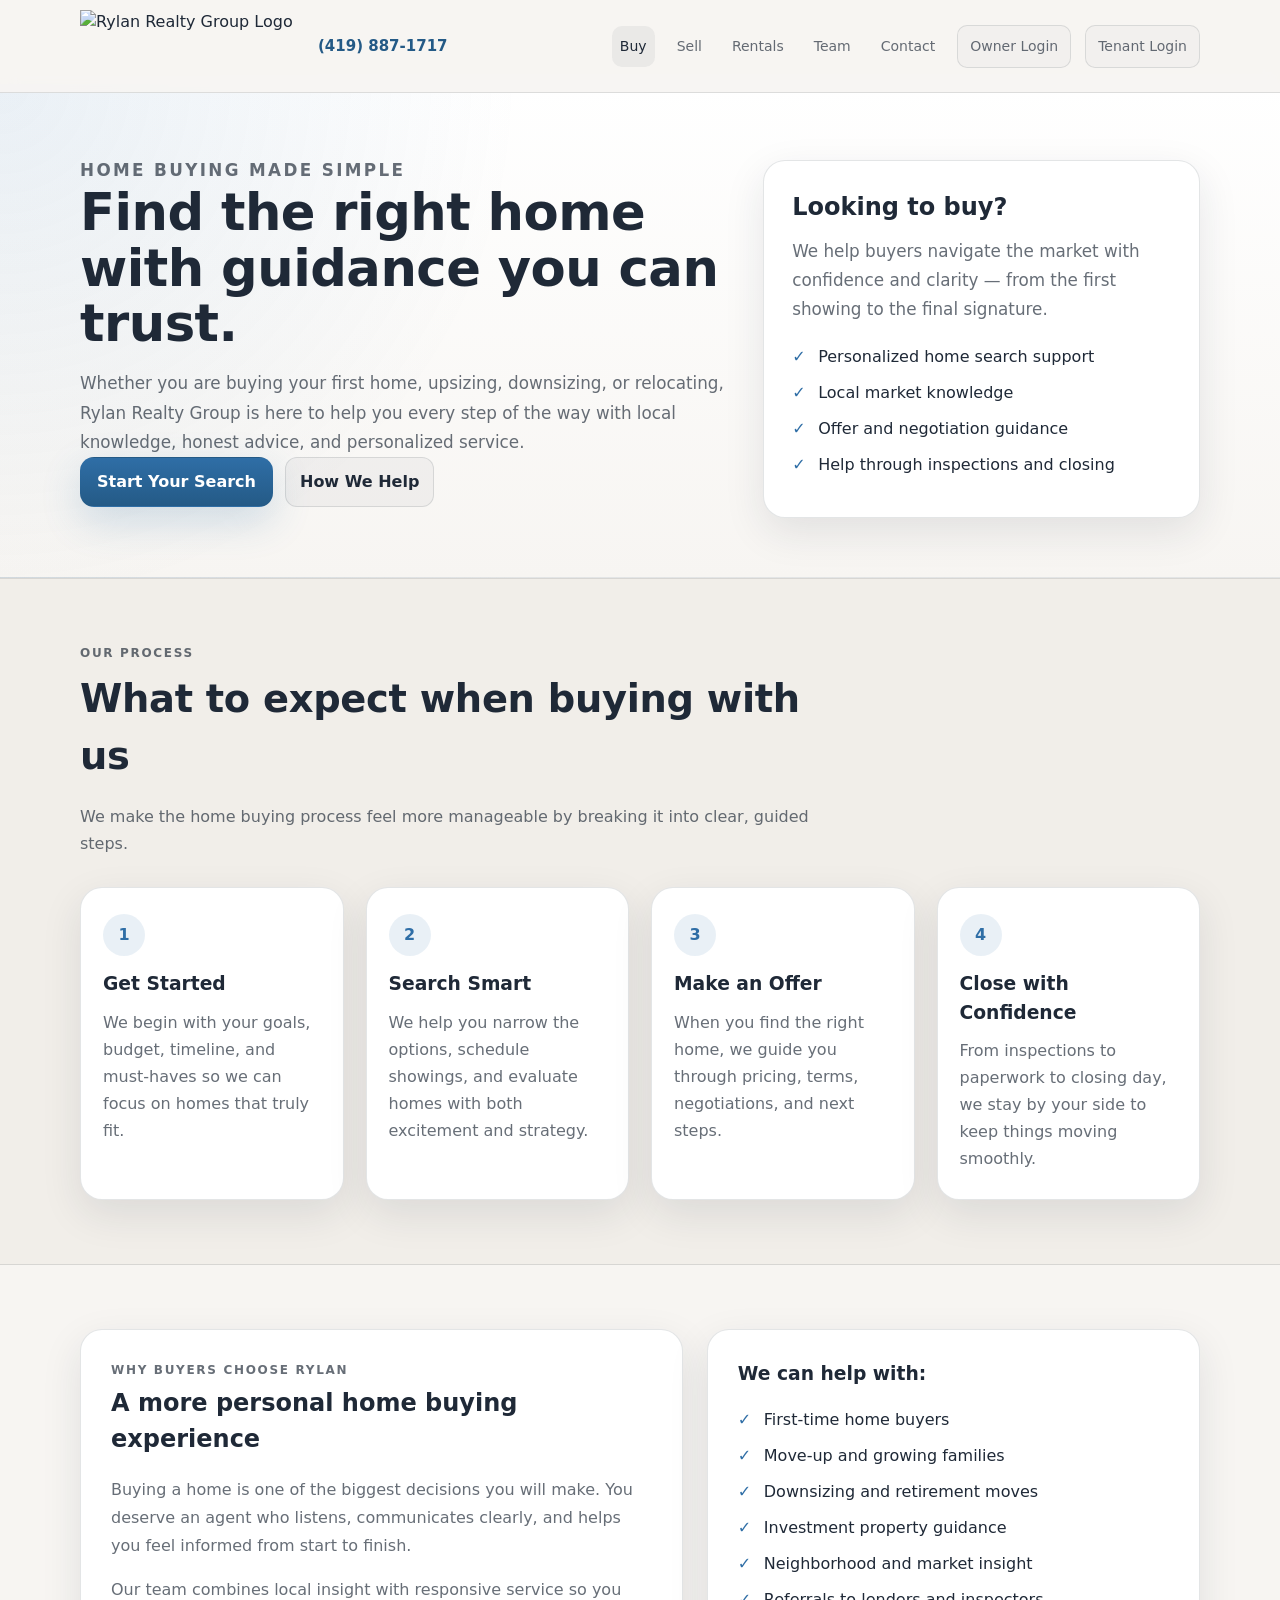
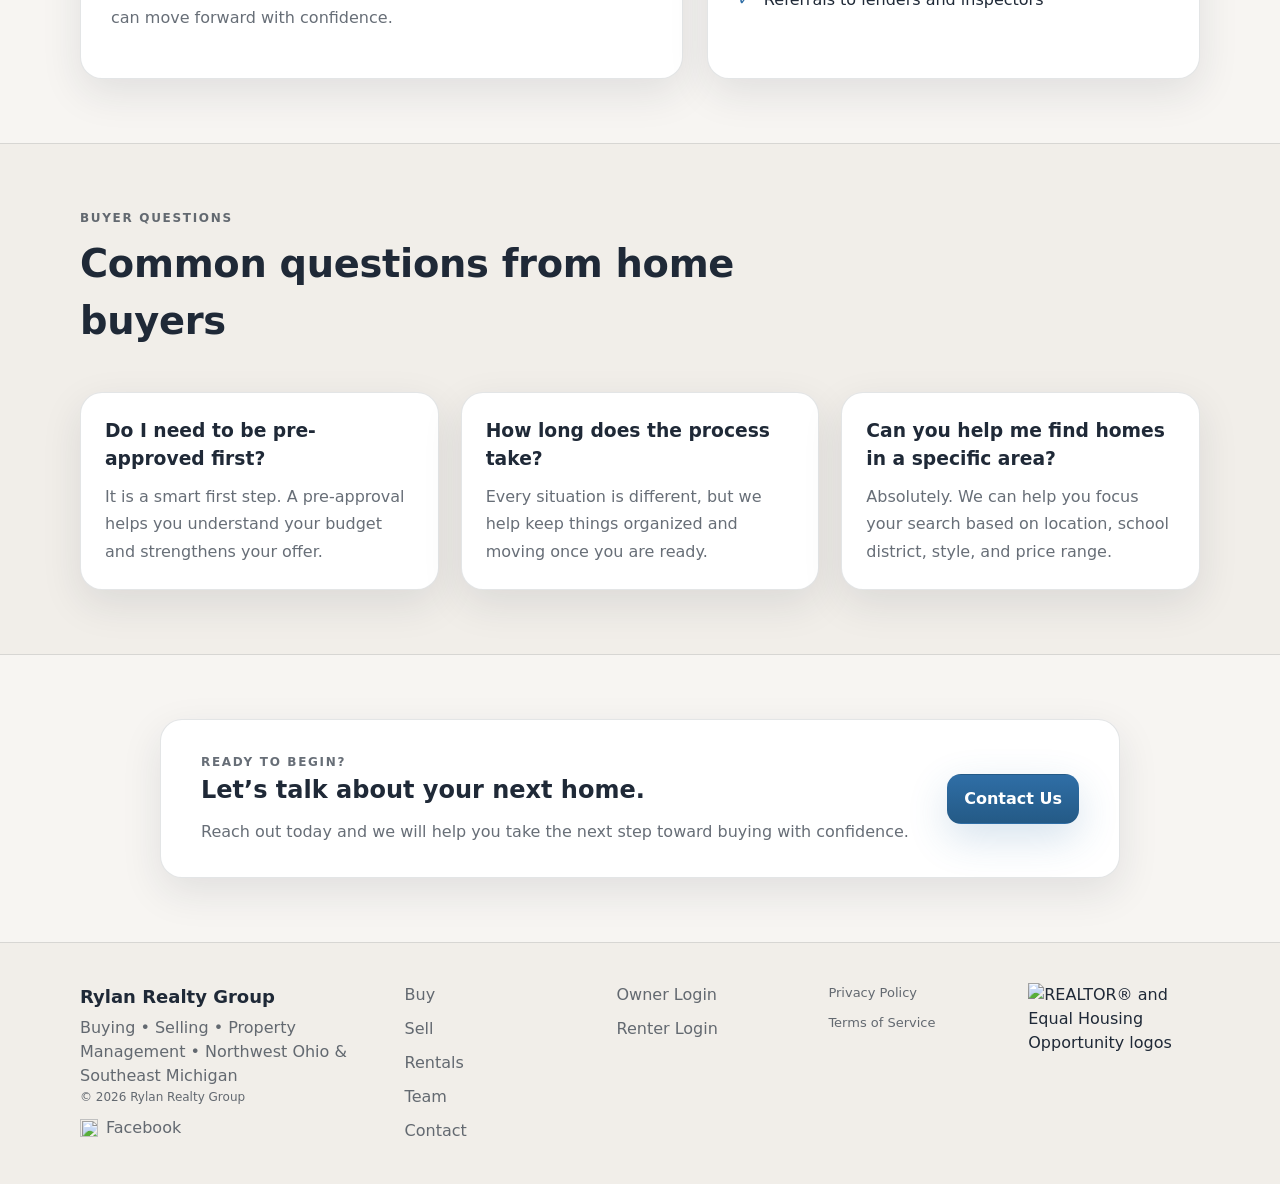
==== commit 24e69f1a: "Update buy.html" ====
--- a/buy.html
+++ b/buy.html
@@ -80,7 +80,7 @@
           </p>
         </div>
 
-        <div class="info-grid four-up">
+        <div class="info-grid four-up mobile-scroll-row">
           <article class="info-card">
             <div class="info-number">1</div>
             <h3>Get Started</h3>
@@ -153,7 +153,7 @@
           <h2>Common questions from home buyers</h2>
         </div>
 
-        <div class="faq-grid">
+        <div class="faq-grid mobile-scroll-row">
           <article class="faq-card">
             <h3>Do I need to be pre-approved first?</h3>
             <p>
@@ -199,8 +199,8 @@
   <footer class="site-footer">
     <div class="container footer-grid">
       <div>
-        <div class="footer-brand">Rylan Realty Group</div>
-        <div class="muted">Buying • Selling • Property Management</div>
+        <div class="footer-brand">Rylan Realty Group</div>        
+        <div class="muted">Buying • Selling • Property Management • Northwest Ohio & Southeast Michigan</div>
         <div class="muted tiny">© <span id="year"></span> Rylan Realty Group</div>
 
         <a class="footer-social" href="https://www.facebook.com/rylanrealty" target="_blank" rel="noopener" aria-label="Visit us on Facebook">
@@ -221,8 +221,8 @@
       </div>
 
       <div class="footer-links footer-legal">
-        <a href="/privacy-policy.html">Privacy Policy</a>
-        <a href="/terms.html">Terms of Service</a>
+        <a href="privacy-policy.html">Privacy Policy</a>
+        <a href="terms.html">Terms of Service</a>
       </div>
 
       <div class="footer-logos">
--- a/css/styles.css
+++ b/css/styles.css
@@ -722,18 +722,17 @@
 }
 
 .cta-section {
-  padding-top: 0;
+  padding: 64px 0;
 }
 
 .cta-card {
-  padding: 32px;
+  padding: 32px 40px;
   display: flex;
   align-items: center;
   justify-content: space-between;
   gap: 20px;
+  max-width: 960px;
   margin: 0 auto;
-  max-width: 960px;
-  padding: 36px 40px;
 }
 
 .cta-card h2 {
@@ -904,7 +903,12 @@
   display: flex;
   gap: 10px;
   flex-wrap: wrap;
+  justify-content: center;
   margin-top: 14px;
+}
+
+.contact-card {
+  text-align: center;
 }
 
 /* Contact Page */
@@ -984,15 +988,15 @@
    Footer
 ========================= */
 .site-footer {
-  padding: 34px 0;
+  padding: 40px 0;
   background: var(--surface-2);
   border-top: 1px solid var(--line);
 }
 
 .footer-grid {
   display: grid;
-  grid-template-columns: 1.4fr 1fr 1fr 0.9fr 0.7fr;
-  gap: 14px;
+  grid-template-columns: 1.6fr 1fr 1fr 0.9fr 0.95fr;
+  gap: 24px;
   align-items: start;
 }
 
@@ -1012,14 +1016,13 @@
   color: var(--text);
 }
 
-.footer-logos img {
-  width: 180px;
-  height: auto;
-  display: block;
-}
-
 .footer-legal {
-  justify-self: end;
+  display: grid;
+  gap: 10px;
+}
+
+.footer-legal a {
+  font-size: 13px;
 }
 
 .footer-social {
@@ -1037,6 +1040,18 @@
 .fb-icon {
   width: 18px;
   height: 18px;
+}
+
+.footer-logos {
+  display: flex;
+  align-items: flex-start;
+  justify-content: center;
+}
+
+.footer-logos img {
+  width: 165px;
+  height: auto;
+  display: block;
 }
 
 /* =========================
@@ -1106,13 +1121,8 @@
   .team-extra-grid,
   .team-card-large,
   .contact-page-grid,
-  .contact-grid,
-  .footer-grid {
+  .contact-grid {
     grid-template-columns: 1fr;
-  }
-
-  .footer-legal {
-    justify-self: start;
   }
 }
 
@@ -1234,6 +1244,33 @@
   .office-map {
     height: 220px;
   }
+
+  .footer-grid {
+    grid-template-columns: 1fr;
+    gap: 26px;
+  }
+
+  .footer-links {
+    grid-template-columns: 1fr 1fr;
+    gap: 12px 20px;
+  }
+
+  .footer-legal {
+    display: flex;
+    justify-content: center;
+    gap: 20px;
+    flex-wrap: wrap;
+    margin-top: 4px;
+  }
+
+  .footer-logos {
+    justify-content: center;
+    margin-top: 6px;
+  }
+
+  .footer-logos img {
+    width: 130px;
+  }
 }
 
 @media (max-width: 700px) {
@@ -1270,3 +1307,43 @@
     max-width: 210px;
   }
 }
+
+.form-status {
+  margin-top: 14px;
+  padding: 12px 14px;
+  border-radius: 14px;
+  font-size: 0.95rem;
+  line-height: 1.5;
+  border: 1px solid transparent;
+  display: none;
+}
+
+.form-status.is-visible {
+  display: block;
+}
+
+.form-status.is-success {
+  background: rgba(22, 101, 52, 0.08);
+  border-color: rgba(22, 101, 52, 0.18);
+  color: #166534;
+}
+
+.form-status.is-error {
+  background: rgba(185, 28, 28, 0.08);
+  border-color: rgba(185, 28, 28, 0.18);
+  color: #b91c1c;
+}
+
+button[disabled] {
+  opacity: 0.7;
+  cursor: not-allowed;
+}
+
+.cf-turnstile {
+  margin: 12px 0 6px;
+}
+
+#contactSubmit[disabled] {
+  opacity: 0.65;
+  cursor: not-allowed;
+}
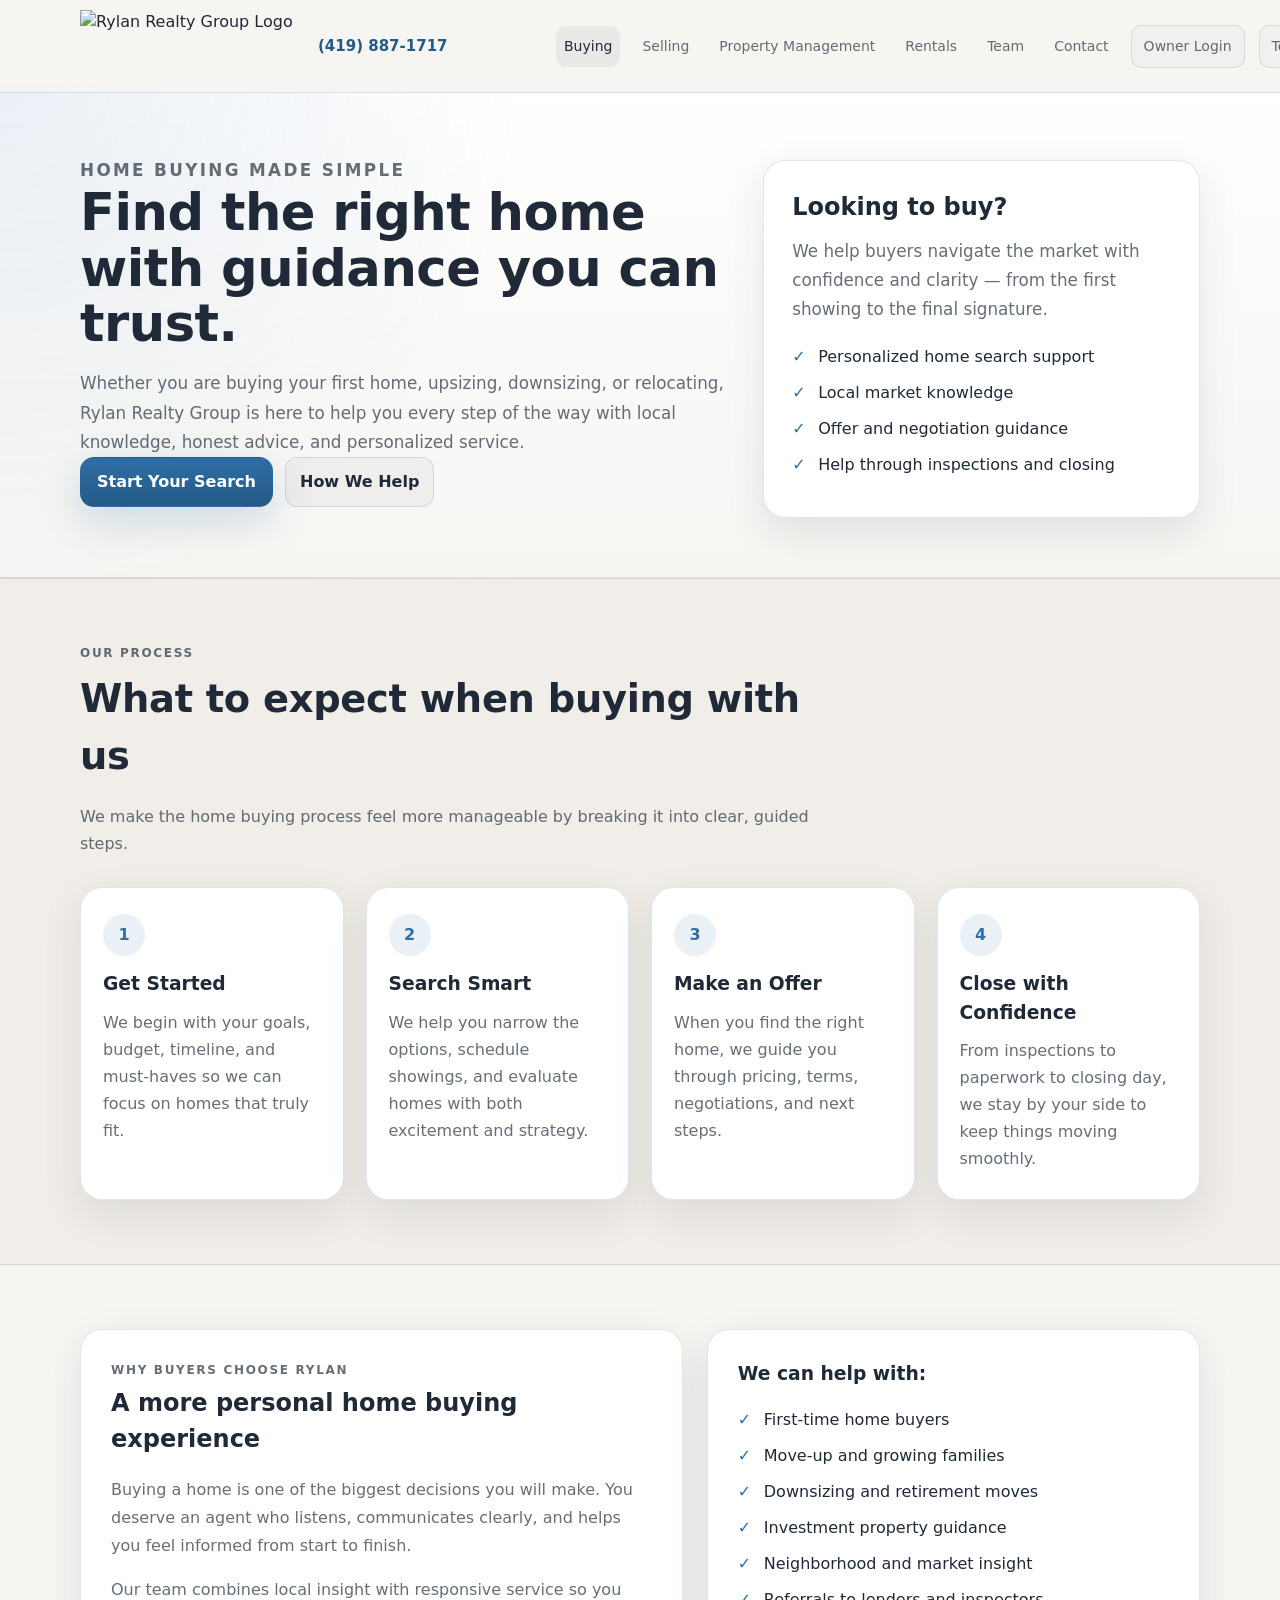
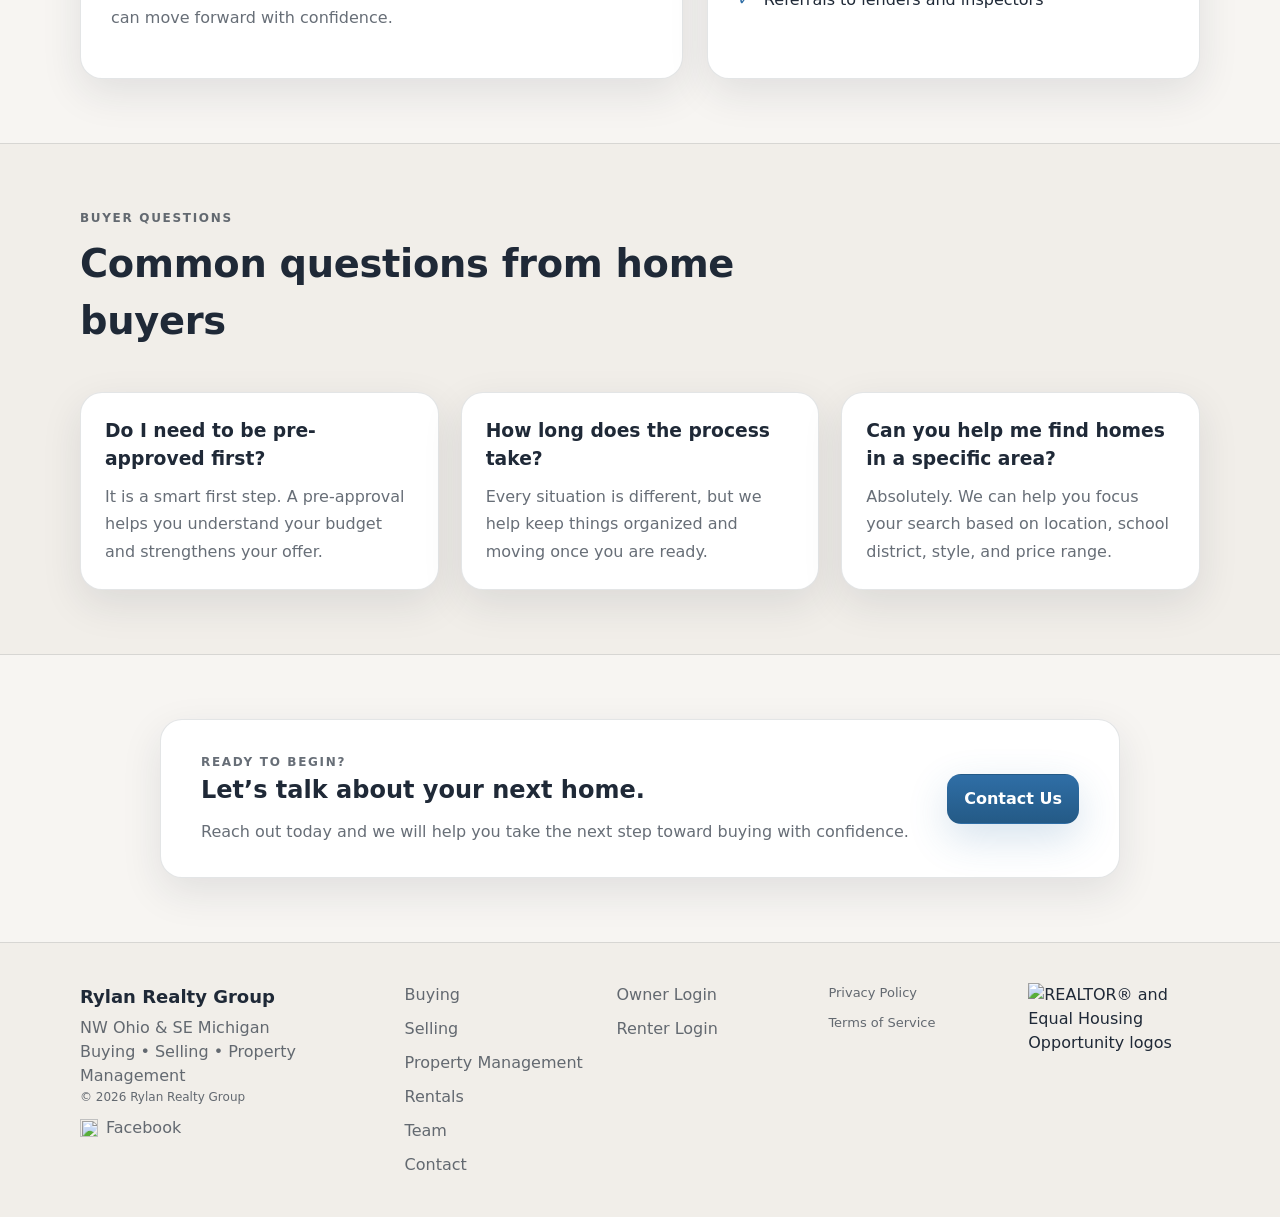
==== commit d786c28f: "Update buy.html" ====
--- a/buy.html
+++ b/buy.html
@@ -23,8 +23,9 @@
       </button>
 
       <nav class="site-nav" aria-label="Primary navigation">
-        <a href="buy.html" class="nav-link is-active">Buy</a>
-        <a href="sell.html" class="nav-link">Sell</a>
+        <a href="buy.html" class="nav-link is-active">Buying</a>
+        <a href="sell.html" class="nav-link">Selling</a>
+		<a href="property-managment.html" class="nav-link">Property Management</a>
         <a href="https://rylan.managebuilding.com/Resident/public/rentals" class="nav-link" target="_blank" rel="noopener">Rentals</a>
         <a href="team.html" class="nav-link">Team</a>
         <a href="contact.html" class="nav-link">Contact</a>
@@ -200,7 +201,8 @@
     <div class="container footer-grid">
       <div>
         <div class="footer-brand">Rylan Realty Group</div>        
-        <div class="muted">Buying • Selling • Property Management • Northwest Ohio & Southeast Michigan</div>
+        <div class="muted">NW Ohio & SE Michigan</div>
+        <div class="muted">Buying • Selling • Property Management</div>
         <div class="muted tiny">© <span id="year"></span> Rylan Realty Group</div>
 
         <a class="footer-social" href="https://www.facebook.com/rylanrealty" target="_blank" rel="noopener" aria-label="Visit us on Facebook">
@@ -208,8 +210,9 @@
       </div>
 
       <div class="footer-links">
-        <a href="buy.html">Buy</a>
-        <a href="sell.html">Sell</a>
+        <a href="buy.html">Buying</a>
+        <a href="sell.html">Selling</a>
+		<a href="property-managment.html">Property Management</a>
         <a href="https://rylan.managebuilding.com/Resident/public/rentals" target="_blank" rel="noopener">Rentals</a>
         <a href="team.html">Team</a>
         <a href="contact.html">Contact</a>
--- a/css/styles.css
+++ b/css/styles.css
@@ -355,6 +355,15 @@
   color: var(--accent);
 }
 
+.eyebrow_header {
+  margin: 0 0 4px;
+  font-size: 36px;
+  font-weight: 800;
+  letter-spacing: 0.14em;
+  text-transform: uppercase;
+  color: var(--accent);
+}
+
 /* =========================
    Buttons
 ========================= */
